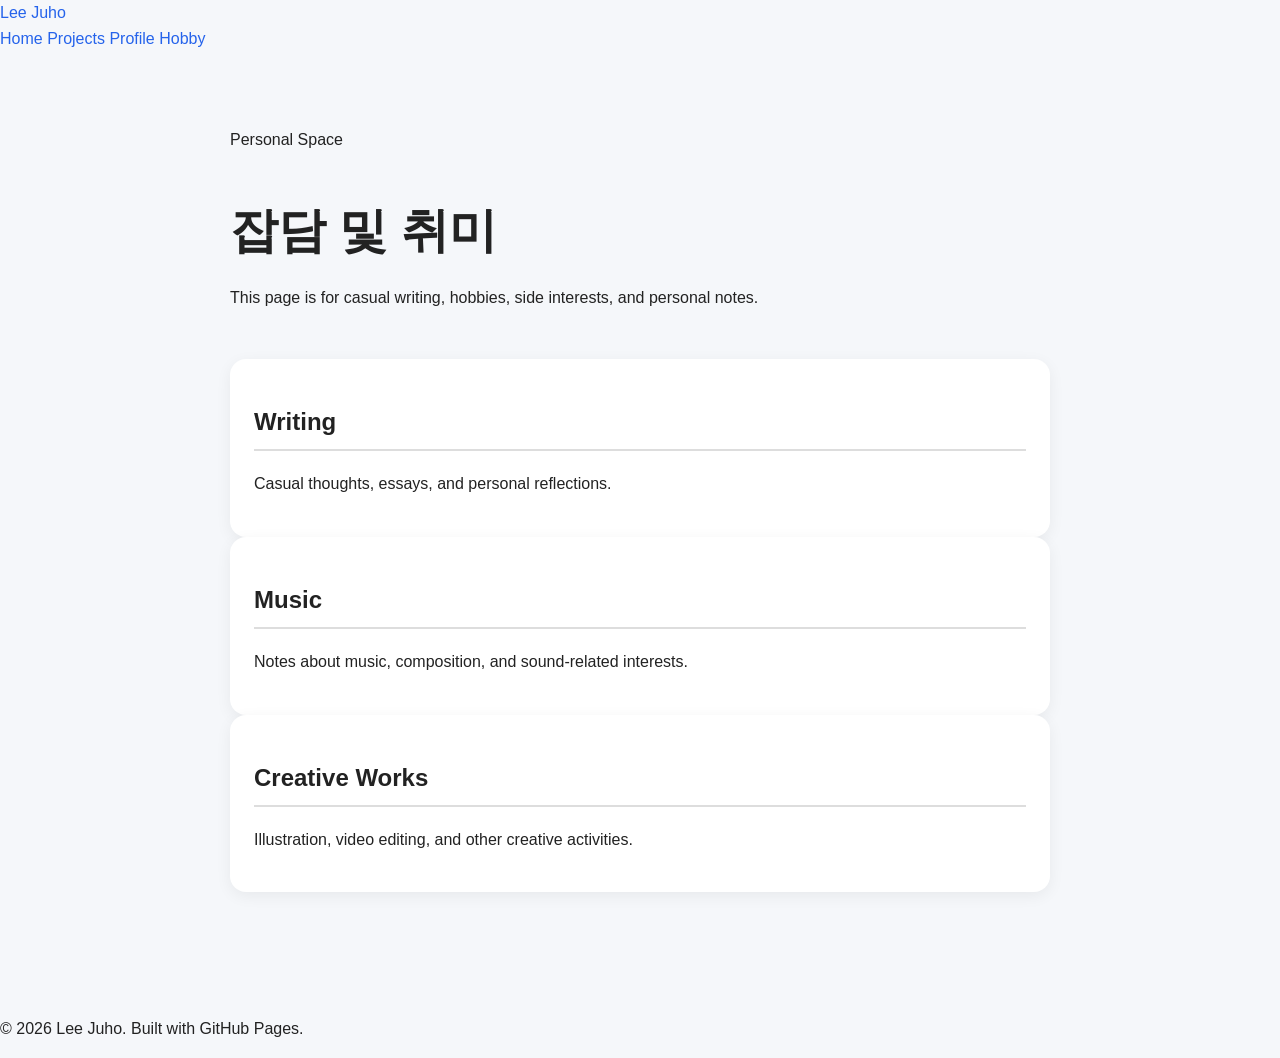
==== hobby.html @ 507a42ca "Create hobby.html" ====
<!DOCTYPE html>
<html lang="ko">
<head>
  <meta charset="UTF-8" />
  <meta name="viewport" content="width=device-width, initial-scale=1.0" />
  <title>Lee Juho | Hobby</title>
  <link rel="stylesheet" href="style.css" />
</head>
<body>
  <header class="site-header">
    <div class="nav-container">
      <a class="logo" href="index.html">Lee Juho</a>
      <nav class="nav-menu">
        <a href="index.html">Home</a>
        <a href="projects.html">Projects</a>
        <a href="profile.html">Profile</a>
        <a href="hobby.html" class="active">Hobby</a>
      </nav>
    </div>
  </header>

  <main class="container">
    <section class="page-title">
      <p class="eyebrow">Personal Space</p>
      <h1>잡담 및 취미</h1>
      <p>
        This page is for casual writing, hobbies, side interests, and personal notes.
      </p>
    </section>

    <section class="grid-section">
      <article class="card">
        <h2>Writing</h2>
        <p>Casual thoughts, essays, and personal reflections.</p>
      </article>

      <article class="card">
        <h2>Music</h2>
        <p>Notes about music, composition, and sound-related interests.</p>
      </article>

      <article class="card">
        <h2>Creative Works</h2>
        <p>Illustration, video editing, and other creative activities.</p>
      </article>
    </section>
  </main>

  <footer class="site-footer">
    <p>© 2026 Lee Juho. Built with GitHub Pages.</p>
  </footer>
</body>
</html>
---- style.css ----
body {
  margin: 0;
  font-family: Arial, sans-serif;
  background: #f5f7fa;
  color: #222;
  line-height: 1.6;
}

.container {
  max-width: 820px;
  margin: 0 auto;
  padding: 60px 24px;
}

.hero {
  padding: 60px 0;
}

h1 {
  font-size: 48px;
  margin-bottom: 8px;
}

.subtitle {
  font-size: 20px;
  color: #555;
}

.description {
  font-size: 18px;
  margin-top: 24px;
}

section {
  margin-bottom: 48px;
}

h2 {
  border-bottom: 2px solid #ddd;
  padding-bottom: 8px;
}

.card {
  background: white;
  padding: 24px;
  border-radius: 16px;
  box-shadow: 0 4px 16px rgba(0, 0, 0, 0.06);
}

a {
  color: #2563eb;
  text-decoration: none;
}

a:hover {
  text-decoration: underline;
}
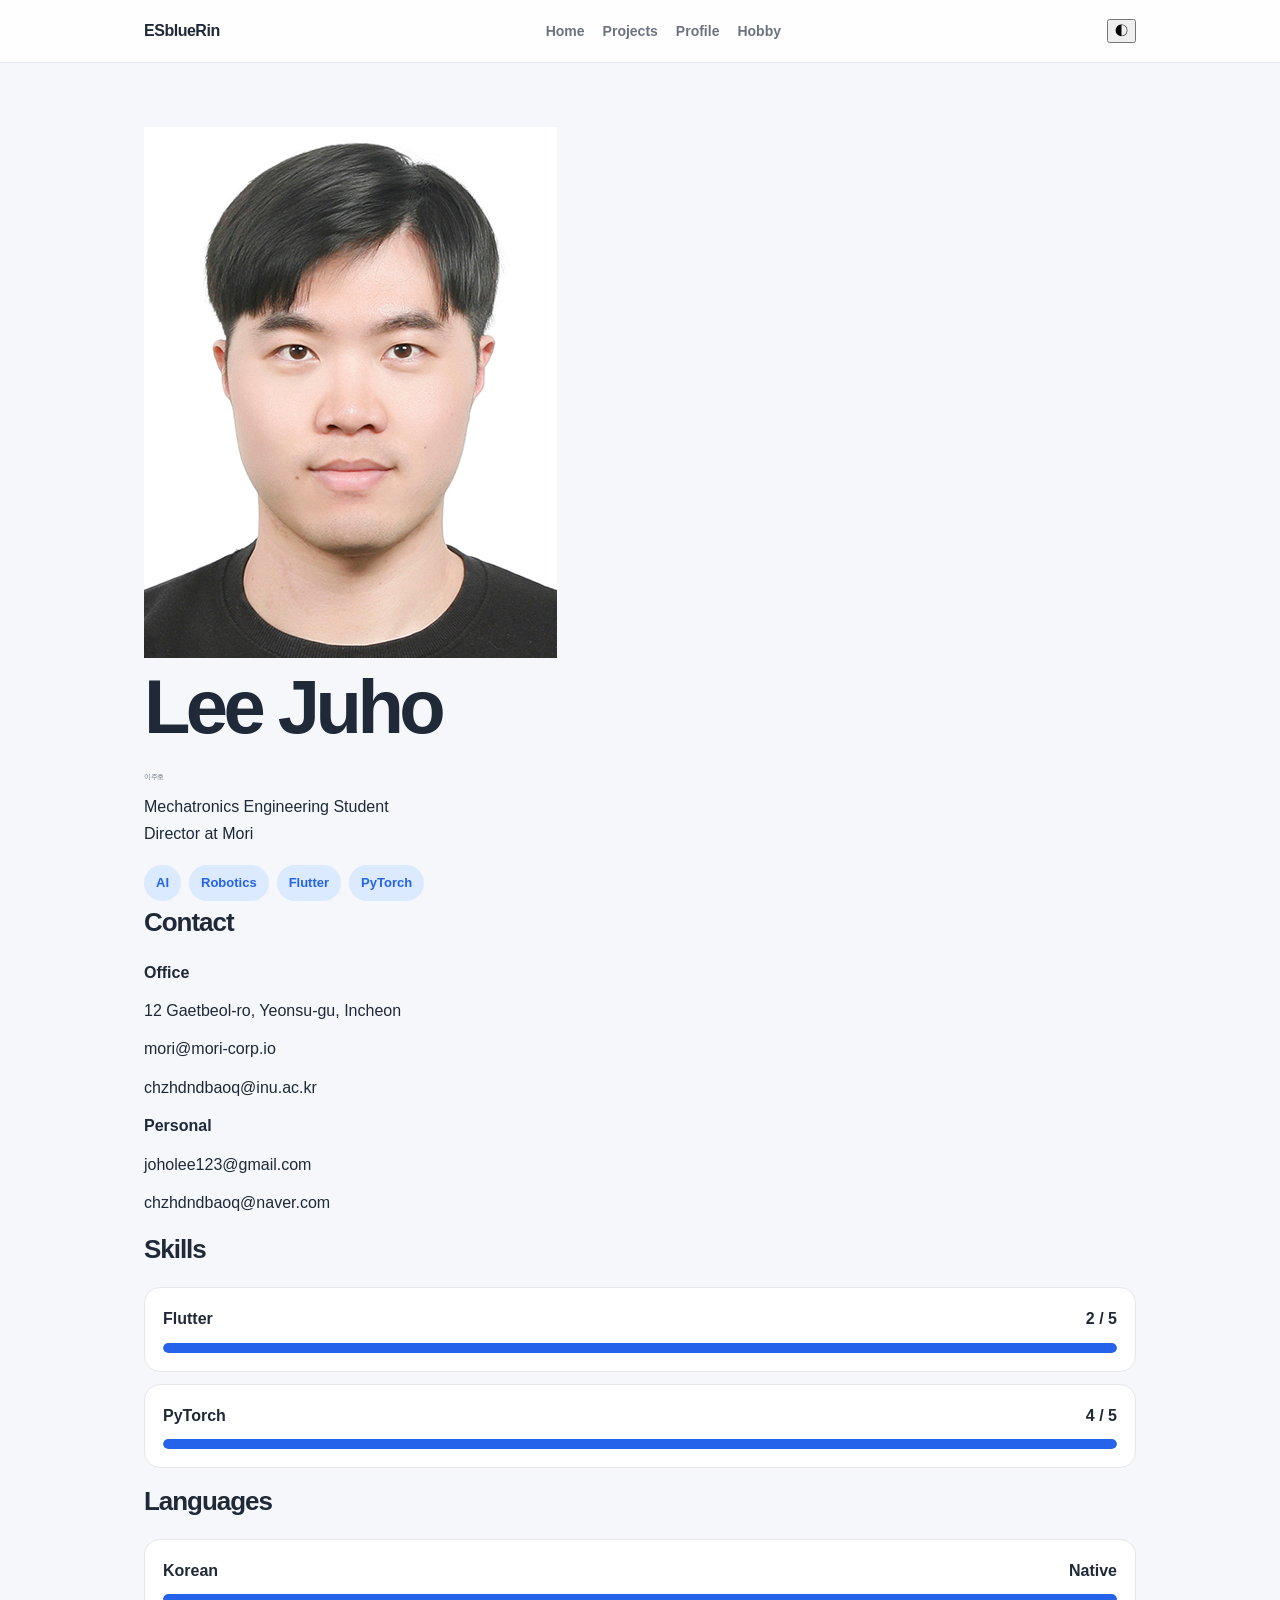
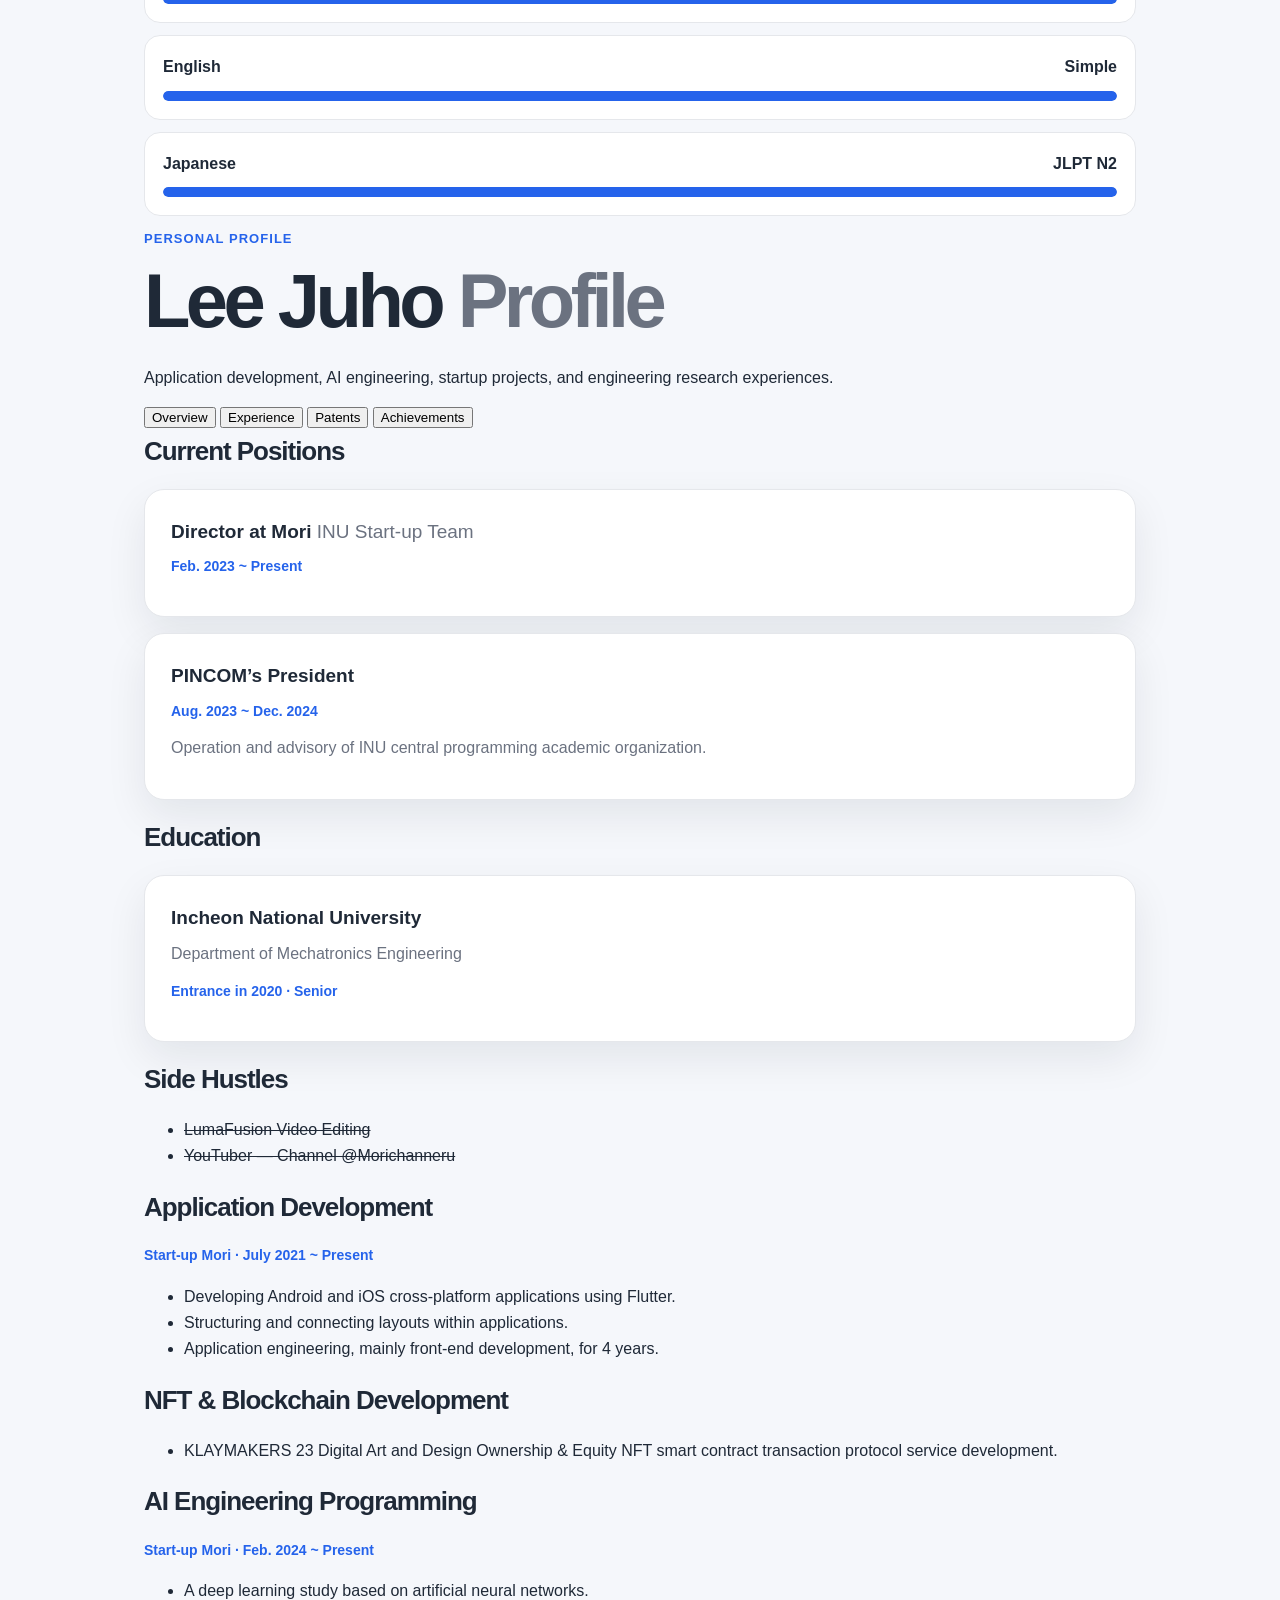
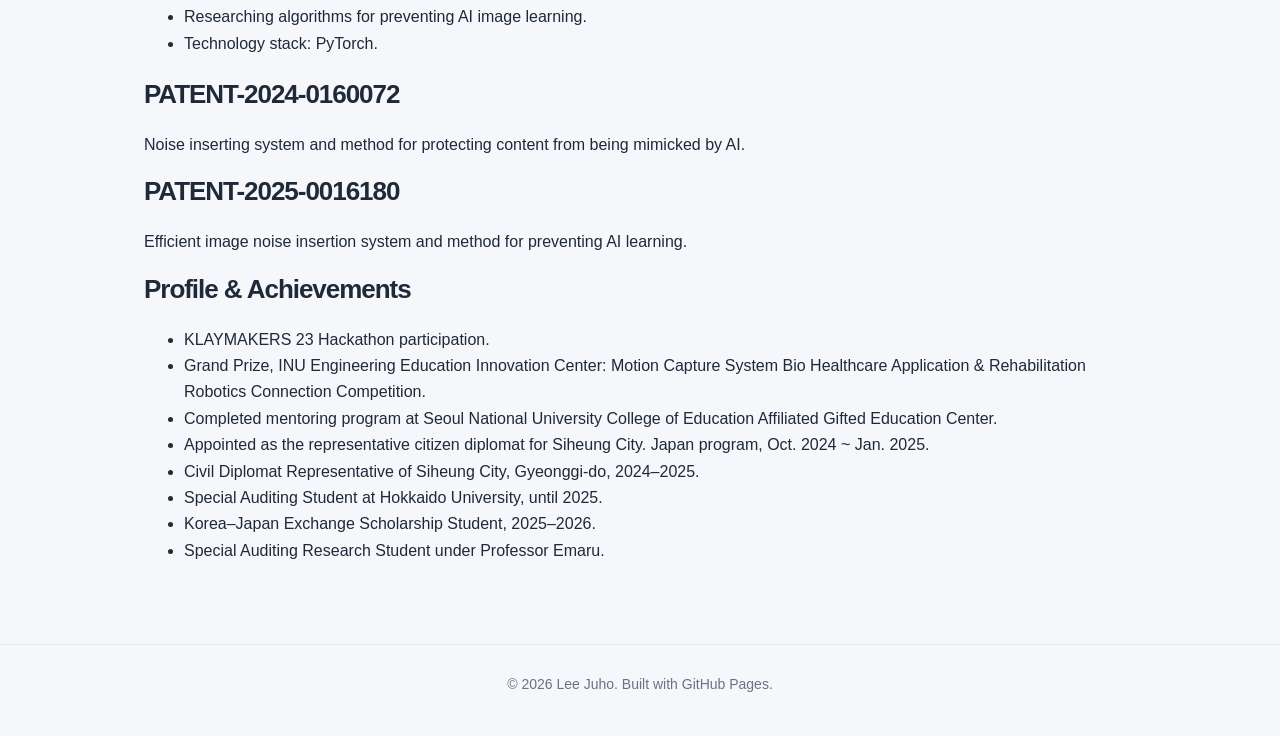
==== commit 7b19ab59: "Update hobby.html" ====
--- a/hobby.html
+++ b/hobby.html
@@ -3,51 +3,254 @@
 <head>
   <meta charset="UTF-8" />
   <meta name="viewport" content="width=device-width, initial-scale=1.0" />
-  <title>Lee Juho | Hobby</title>
+  <title>Lee Juho | Profile</title>
   <link rel="stylesheet" href="style.css" />
 </head>
 <body>
+  <div class="cursor-glow"></div>
+
   <header class="site-header">
     <div class="nav-container">
-      <a class="logo" href="index.html">Lee Juho</a>
+      <a class="logo" href="index.html">ESblueRin</a>
+
       <nav class="nav-menu">
-        <a href="index.html">Home</a>
-        <a href="projects.html">Projects</a>
-        <a href="profile.html">Profile</a>
-        <a href="hobby.html" class="active">Hobby</a>
+        <a class="nav-link" href="index.html">Home</a>
+        <a class="nav-link" href="projects.html">Projects</a>
+        <a class="nav-link" href="profile.html">Profile</a>
+        <a class="nav-link" href="hobby.html">Hobby</a>
       </nav>
+
+      <button class="theme-toggle" type="button" aria-label="Toggle theme">◐</button>
     </div>
   </header>
 
   <main class="container">
-    <section class="page-title">
-      <p class="eyebrow">Personal Space</p>
-      <h1>잡담 및 취미</h1>
-      <p>
-        This page is for casual writing, hobbies, side interests, and personal notes.
-      </p>
-    </section>
-
-    <section class="grid-section">
-      <article class="card">
-        <h2>Writing</h2>
-        <p>Casual thoughts, essays, and personal reflections.</p>
-      </article>
-
-      <article class="card">
-        <h2>Music</h2>
-        <p>Notes about music, composition, and sound-related interests.</p>
-      </article>
-
-      <article class="card">
-        <h2>Creative Works</h2>
-        <p>Illustration, video editing, and other creative activities.</p>
-      </article>
+    <section class="profile-layout">
+      <aside class="profile-sidebar reveal">
+        <div class="profile-card-main">
+          <img src="profile.jpg" alt="Lee Juho profile photo" class="profile-photo-large" />
+
+          <h1>Lee Juho</h1>
+          <p class="kor-name">이주호</p>
+          <p class="profile-role">
+            Mechatronics Engineering Student<br />
+            Director at Mori
+          </p>
+
+          <div class="tag-list center">
+            <span>AI</span>
+            <span>Robotics</span>
+            <span>Flutter</span>
+            <span>PyTorch</span>
+          </div>
+        </div>
+
+        <div class="mini-card">
+          <h2>Contact</h2>
+          <p><strong>Office</strong></p>
+          <p>12 Gaetbeol-ro, Yeonsu-gu, Incheon</p>
+          <p>mori@mori-corp.io</p>
+          <p>chzhdndbaoq@inu.ac.kr</p>
+
+          <p class="contact-gap"><strong>Personal</strong></p>
+          <p>joholee123@gmail.com</p>
+          <p>chzhdndbaoq@naver.com</p>
+        </div>
+
+        <div class="mini-card">
+          <h2>Skills</h2>
+
+          <div class="skill-item" data-level="40">
+            <div class="skill-title">
+              <span>Flutter</span>
+              <span>2 / 5</span>
+            </div>
+            <div class="skill-bar"><div class="skill-fill"></div></div>
+          </div>
+
+          <div class="skill-item" data-level="80">
+            <div class="skill-title">
+              <span>PyTorch</span>
+              <span>4 / 5</span>
+            </div>
+            <div class="skill-bar"><div class="skill-fill"></div></div>
+          </div>
+        </div>
+
+        <div class="mini-card">
+          <h2>Languages</h2>
+
+          <div class="skill-item" data-level="100">
+            <div class="skill-title">
+              <span>Korean</span>
+              <span>Native</span>
+            </div>
+            <div class="skill-bar"><div class="skill-fill"></div></div>
+          </div>
+
+          <div class="skill-item" data-level="60">
+            <div class="skill-title">
+              <span>English</span>
+              <span>Simple</span>
+            </div>
+            <div class="skill-bar"><div class="skill-fill"></div></div>
+          </div>
+
+          <div class="skill-item" data-level="60">
+            <div class="skill-title">
+              <span>Japanese</span>
+              <span>JLPT N2</span>
+            </div>
+            <div class="skill-bar"><div class="skill-fill"></div></div>
+          </div>
+        </div>
+      </aside>
+
+      <section class="profile-main reveal">
+        <div class="page-intro">
+          <p class="eyebrow">Personal Profile</p>
+          <h1 class="page-heading">Lee Juho <span>Profile</span></h1>
+          <p>
+            Application development, AI engineering, startup projects, and
+            engineering research experiences.
+          </p>
+        </div>
+
+        <div class="tab-buttons">
+          <button class="tab-button active" data-tab="overview">Overview</button>
+          <button class="tab-button" data-tab="experience">Experience</button>
+          <button class="tab-button" data-tab="patents">Patents</button>
+          <button class="tab-button" data-tab="achievements">Achievements</button>
+        </div>
+
+        <div class="tab-panel active" id="overview">
+          <article class="content-card">
+            <h2>Current Positions</h2>
+
+            <div class="timeline-item">
+              <span class="timeline-dot"></span>
+              <div>
+                <h3>Director at Mori <span>INU Start-up Team</span></h3>
+                <p class="date">Feb. 2023 ~ Present</p>
+              </div>
+            </div>
+
+            <div class="timeline-item">
+              <span class="timeline-dot"></span>
+              <div>
+                <h3>PINCOM’s President</h3>
+                <p class="date">Aug. 2023 ~ Dec. 2024</p>
+                <p>
+                  Operation and advisory of INU central programming academic organization.
+                </p>
+              </div>
+            </div>
+          </article>
+
+          <article class="content-card">
+            <h2>Education</h2>
+
+            <div class="timeline-item">
+              <span class="timeline-dot"></span>
+              <div>
+                <h3>Incheon National University</h3>
+                <p>Department of Mechatronics Engineering</p>
+                <p class="date">Entrance in 2020 · Senior</p>
+              </div>
+            </div>
+          </article>
+
+          <article class="content-card">
+            <h2>Side Hustles</h2>
+            <ul class="clean-list">
+              <li><del>LumaFusion Video Editing</del></li>
+              <li><del>YouTuber — Channel @Morichanneru</del></li>
+            </ul>
+          </article>
+        </div>
+
+        <div class="tab-panel" id="experience">
+          <article class="content-card">
+            <h2>Application Development</h2>
+            <p class="date">Start-up Mori · July 2021 ~ Present</p>
+            <ul class="clean-list">
+              <li>Developing Android and iOS cross-platform applications using Flutter.</li>
+              <li>Structuring and connecting layouts within applications.</li>
+              <li>Application engineering, mainly front-end development, for 4 years.</li>
+            </ul>
+          </article>
+
+          <article class="content-card">
+            <h2>NFT & Blockchain Development</h2>
+            <ul class="clean-list">
+              <li>
+                KLAYMAKERS 23 Digital Art and Design Ownership & Equity NFT
+                smart contract transaction protocol service development.
+              </li>
+            </ul>
+          </article>
+
+          <article class="content-card">
+            <h2>AI Engineering Programming</h2>
+            <p class="date">Start-up Mori · Feb. 2024 ~ Present</p>
+            <ul class="clean-list">
+              <li>A deep learning study based on artificial neural networks.</li>
+              <li>Researching algorithms for preventing AI image learning.</li>
+              <li>Technology stack: PyTorch.</li>
+            </ul>
+          </article>
+        </div>
+
+        <div class="tab-panel" id="patents">
+          <article class="content-card patent-highlight">
+            <h2>PATENT-2024-0160072</h2>
+            <p>
+              Noise inserting system and method for protecting content from being
+              mimicked by AI.
+            </p>
+          </article>
+
+          <article class="content-card patent-highlight">
+            <h2>PATENT-2025-0016180</h2>
+            <p>
+              Efficient image noise insertion system and method for preventing AI learning.
+            </p>
+          </article>
+        </div>
+
+        <div class="tab-panel" id="achievements">
+          <article class="content-card">
+            <h2>Profile & Achievements</h2>
+            <ul class="clean-list">
+              <li>KLAYMAKERS 23 Hackathon participation.</li>
+              <li>
+                Grand Prize, INU Engineering Education Innovation Center:
+                Motion Capture System Bio Healthcare Application & Rehabilitation
+                Robotics Connection Competition.
+              </li>
+              <li>
+                Completed mentoring program at Seoul National University College of
+                Education Affiliated Gifted Education Center.
+              </li>
+              <li>
+                Appointed as the representative citizen diplomat for Siheung City.
+                Japan program, Oct. 2024 ~ Jan. 2025.
+              </li>
+              <li>Civil Diplomat Representative of Siheung City, Gyeonggi-do, 2024–2025.</li>
+              <li>Special Auditing Student at Hokkaido University, until 2025.</li>
+              <li>Korea–Japan Exchange Scholarship Student, 2025–2026.</li>
+              <li>Special Auditing Research Student under Professor Emaru.</li>
+            </ul>
+          </article>
+        </div>
+      </section>
     </section>
   </main>
 
   <footer class="site-footer">
     <p>© 2026 Lee Juho. Built with GitHub Pages.</p>
   </footer>
+
+  <script src="script.js"></script>
 </body>
 </html>
--- a/style.css
+++ b/style.css
@@ -1,57 +1,361 @@
+:root {
+  --bg: #f5f7fb;
+  --card: #ffffff;
+  --text: #1f2937;
+  --muted: #6b7280;
+  --line: #e5e7eb;
+  --accent: #2563eb;
+  --accent-soft: #dbeafe;
+  --shadow: 0 16px 40px rgba(15, 23, 42, 0.08);
+  --radius: 20px;
+}
+
+* {
+  box-sizing: border-box;
+}
+
 body {
   margin: 0;
-  font-family: Arial, sans-serif;
-  background: #f5f7fa;
-  color: #222;
-  line-height: 1.6;
-}
-
-.container {
-  max-width: 820px;
-  margin: 0 auto;
-  padding: 60px 24px;
-}
-
-.hero {
-  padding: 60px 0;
-}
-
-h1 {
-  font-size: 48px;
-  margin-bottom: 8px;
-}
-
-.subtitle {
-  font-size: 20px;
-  color: #555;
-}
-
-.description {
-  font-size: 18px;
-  margin-top: 24px;
-}
-
-section {
-  margin-bottom: 48px;
-}
-
-h2 {
-  border-bottom: 2px solid #ddd;
-  padding-bottom: 8px;
-}
-
-.card {
-  background: white;
-  padding: 24px;
-  border-radius: 16px;
-  box-shadow: 0 4px 16px rgba(0, 0, 0, 0.06);
+  font-family: Arial, "Noto Sans KR", sans-serif;
+  background: var(--bg);
+  color: var(--text);
+  line-height: 1.65;
 }
 
 a {
-  color: #2563eb;
+  color: var(--accent);
   text-decoration: none;
 }
 
 a:hover {
   text-decoration: underline;
 }
+
+.site-header {
+  position: sticky;
+  top: 0;
+  z-index: 10;
+  background: rgba(255, 255, 255, 0.85);
+  backdrop-filter: blur(16px);
+  border-bottom: 1px solid var(--line);
+}
+
+.nav-container {
+  max-width: 1040px;
+  margin: 0 auto;
+  padding: 18px 24px;
+  display: flex;
+  justify-content: space-between;
+  align-items: center;
+}
+
+.logo {
+  font-weight: 800;
+  color: var(--text);
+  letter-spacing: -0.03em;
+}
+
+.nav-menu {
+  display: flex;
+  gap: 18px;
+  flex-wrap: wrap;
+}
+
+.nav-menu a {
+  color: var(--muted);
+  font-size: 14px;
+  font-weight: 600;
+}
+
+.nav-menu a.active,
+.nav-menu a:hover {
+  color: var(--accent);
+  text-decoration: none;
+}
+
+.container {
+  max-width: 1040px;
+  margin: 0 auto;
+  padding: 64px 24px;
+}
+
+.hero {
+  padding: 80px 0;
+}
+
+.eyebrow {
+  color: var(--accent);
+  font-weight: 800;
+  text-transform: uppercase;
+  letter-spacing: 0.08em;
+  font-size: 13px;
+  margin-bottom: 12px;
+}
+
+h1 {
+  font-size: clamp(40px, 7vw, 76px);
+  line-height: 1.05;
+  margin: 0 0 24px;
+  letter-spacing: -0.06em;
+}
+
+h1 span {
+  color: var(--muted);
+}
+
+h2 {
+  font-size: 26px;
+  margin: 0 0 16px;
+  letter-spacing: -0.04em;
+}
+
+h3 {
+  margin: 0 0 8px;
+  font-size: 19px;
+}
+
+p {
+  margin: 0 0 12px;
+}
+
+.hero-text {
+  max-width: 720px;
+  color: var(--muted);
+  font-size: 20px;
+}
+
+.hero-buttons {
+  display: flex;
+  gap: 12px;
+  margin-top: 32px;
+  flex-wrap: wrap;
+}
+
+.button {
+  display: inline-block;
+  padding: 12px 18px;
+  border-radius: 999px;
+  font-weight: 700;
+  border: 1px solid var(--line);
+}
+
+.button.primary {
+  background: var(--accent);
+  color: white;
+  border-color: var(--accent);
+}
+
+.button.secondary {
+  background: white;
+  color: var(--text);
+}
+
+.grid-section {
+  display: grid;
+  grid-template-columns: repeat(3, 1fr);
+  gap: 18px;
+}
+
+.card,
+.project-card,
+.contact-card,
+.patent-card,
+.timeline-item {
+  background: var(--card);
+  border: 1px solid var(--line);
+  border-radius: var(--radius);
+  box-shadow: var(--shadow);
+  padding: 26px;
+}
+
+.card p,
+.project-card p,
+.timeline-item p,
+.contact-card p,
+.patent-card p {
+  color: var(--muted);
+}
+
+.page-title {
+  margin-bottom: 36px;
+}
+
+.page-title h1 {
+  margin-bottom: 16px;
+}
+
+.profile-header {
+  display: grid;
+  grid-template-columns: 220px 1fr;
+  gap: 36px;
+  align-items: center;
+  margin-bottom: 56px;
+}
+
+.profile-photo {
+  width: 220px;
+  height: 220px;
+  object-fit: cover;
+  border-radius: 50%;
+  border: 8px solid white;
+  box-shadow: var(--shadow);
+  background: var(--line);
+}
+
+.kor-name {
+  font-size: 0.45em;
+  color: var(--muted);
+  letter-spacing: -0.04em;
+}
+
+.profile-subtitle {
+  color: var(--muted);
+  font-size: 18px;
+  max-width: 720px;
+}
+
+.tag-list {
+  display: flex;
+  gap: 8px;
+  flex-wrap: wrap;
+  margin-top: 18px;
+}
+
+.tag-list span {
+  background: var(--accent-soft);
+  color: var(--accent);
+  border-radius: 999px;
+  padding: 7px 12px;
+  font-size: 13px;
+  font-weight: 700;
+}
+
+.content-section {
+  margin-bottom: 48px;
+}
+
+.content-section > h2 {
+  padding-bottom: 10px;
+  border-bottom: 1px solid var(--line);
+  margin-bottom: 18px;
+}
+
+.timeline-item {
+  margin-bottom: 16px;
+}
+
+.timeline-item h3 span {
+  color: var(--muted);
+  font-weight: 500;
+}
+
+.date {
+  color: var(--accent) !important;
+  font-weight: 700;
+  font-size: 14px;
+}
+
+.contact-grid {
+  display: grid;
+  grid-template-columns: repeat(2, 1fr);
+  gap: 18px;
+}
+
+.small-note {
+  font-size: 13px;
+  color: #9ca3af !important;
+}
+
+.skill-item {
+  background: var(--card);
+  border: 1px solid var(--line);
+  border-radius: 16px;
+  padding: 18px;
+  margin-bottom: 12px;
+}
+
+.skill-title {
+  display: flex;
+  justify-content: space-between;
+  gap: 16px;
+  margin-bottom: 10px;
+  font-weight: 700;
+}
+
+.skill-title em {
+  display: block;
+  color: var(--muted);
+  font-style: normal;
+  font-weight: 500;
+  font-size: 13px;
+}
+
+.skill-bar {
+  width: 100%;
+  height: 10px;
+  border-radius: 999px;
+  background: #e5e7eb;
+  overflow: hidden;
+}
+
+.skill-bar div {
+  height: 100%;
+  background: var(--accent);
+  border-radius: 999px;
+}
+
+.simple-list {
+  background: var(--card);
+  border: 1px solid var(--line);
+  border-radius: var(--radius);
+  box-shadow: var(--shadow);
+  padding: 24px 30px;
+}
+
+.simple-list li {
+  margin-bottom: 10px;
+}
+
+.project-list {
+  display: grid;
+  gap: 18px;
+}
+
+.patent-card {
+  margin-bottom: 16px;
+}
+
+.site-footer {
+  border-top: 1px solid var(--line);
+  text-align: center;
+  color: var(--muted);
+  padding: 28px 24px;
+  font-size: 14px;
+}
+
+@media (max-width: 760px) {
+  .nav-container {
+    align-items: flex-start;
+    flex-direction: column;
+    gap: 12px;
+  }
+
+  .grid-section,
+  .contact-grid,
+  .profile-header {
+    grid-template-columns: 1fr;
+  }
+
+  .profile-photo {
+    width: 180px;
+    height: 180px;
+  }
+
+  .container {
+    padding: 42px 20px;
+  }
+
+  .hero {
+    padding: 48px 0;
+  }
+}
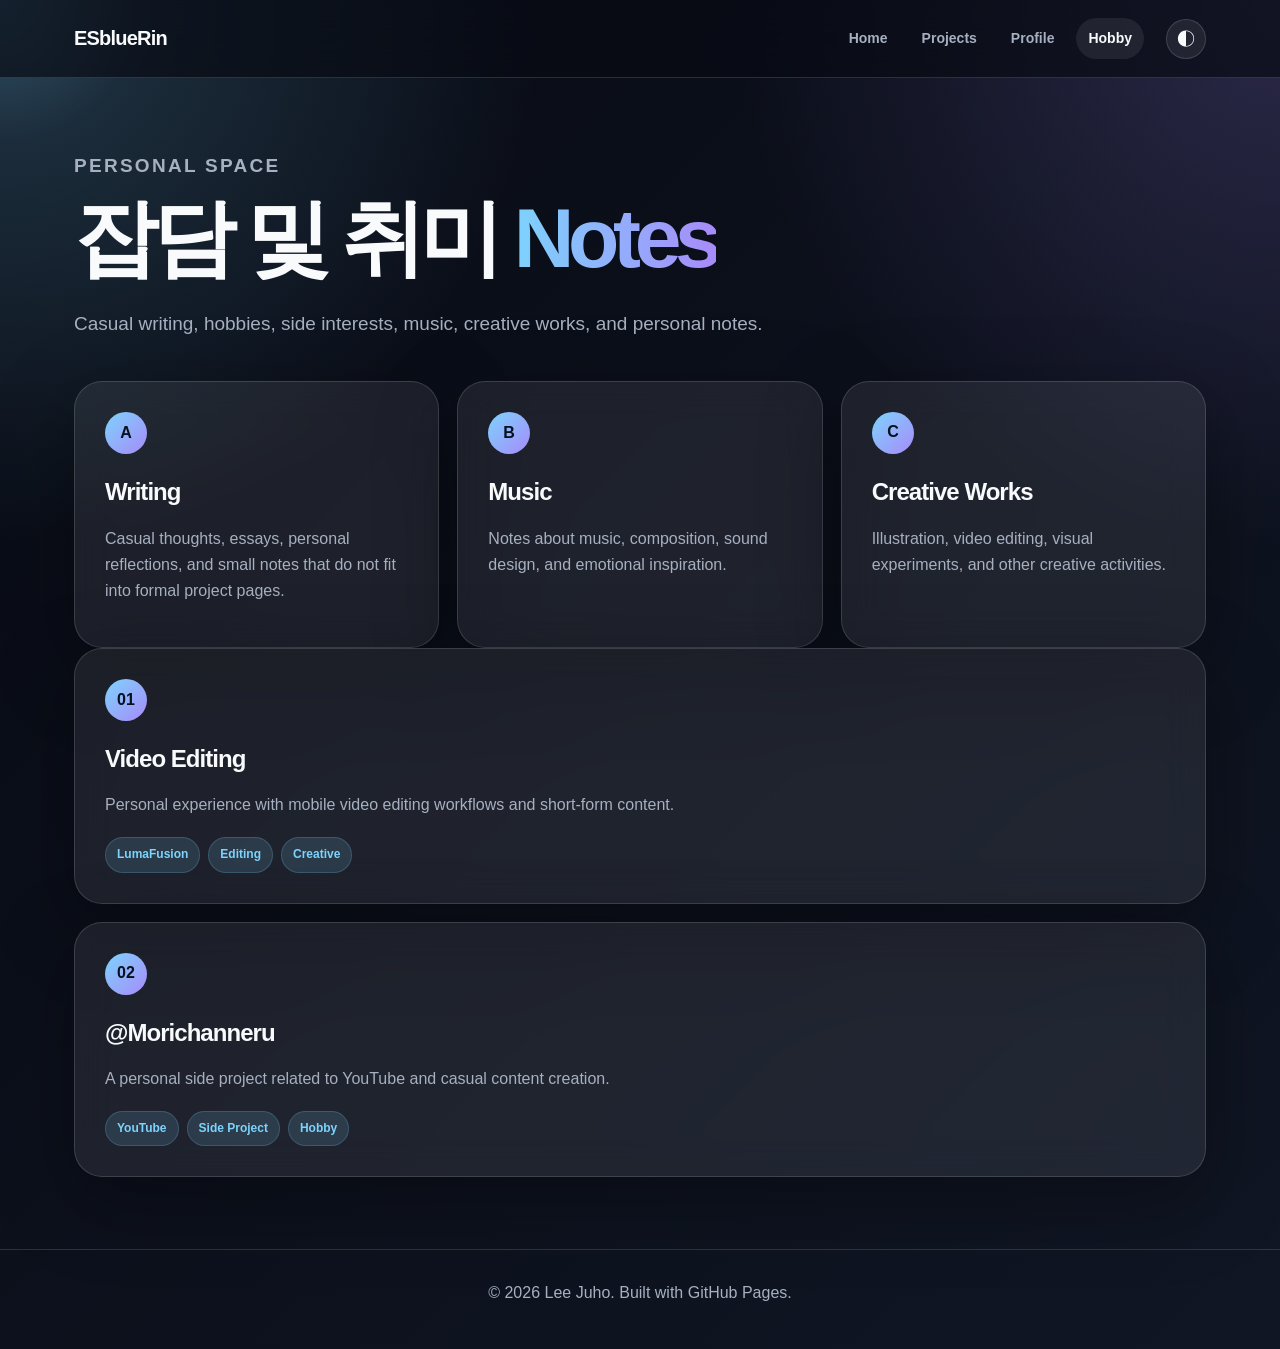
==== commit 8cf275bc: "Update hobby.html" ====
--- a/hobby.html
+++ b/hobby.html
@@ -3,9 +3,12 @@
 <head>
   <meta charset="UTF-8" />
   <meta name="viewport" content="width=device-width, initial-scale=1.0" />
-  <title>Lee Juho | Profile</title>
+
+  <title>Lee Juho | Hobby</title>
+
   <link rel="stylesheet" href="style.css" />
 </head>
+
 <body>
   <div class="cursor-glow"></div>
 
@@ -25,225 +28,69 @@
   </header>
 
   <main class="container">
-    <section class="profile-layout">
-      <aside class="profile-sidebar reveal">
-        <div class="profile-card-main">
-          <img src="profile.jpg" alt="Lee Juho profile photo" class="profile-photo-large" />
+    <section class="page-intro reveal">
+      <p class="eyebrow">Personal Space</p>
+      <h1 class="page-heading">잡담 및 취미 <span>Notes</span></h1>
+      <p>
+        Casual writing, hobbies, side interests, music, creative works, and personal notes.
+      </p>
+    </section>
 
-          <h1>Lee Juho</h1>
-          <p class="kor-name">이주호</p>
-          <p class="profile-role">
-            Mechatronics Engineering Student<br />
-            Director at Mori
-          </p>
+    <section class="quick-grid">
+      <article class="glass-card reveal">
+        <span class="card-number">A</span>
+        <h2>Writing</h2>
+        <p>
+          Casual thoughts, essays, personal reflections, and small notes that do not
+          fit into formal project pages.
+        </p>
+      </article>
 
-          <div class="tag-list center">
-            <span>AI</span>
-            <span>Robotics</span>
-            <span>Flutter</span>
-            <span>PyTorch</span>
-          </div>
+      <article class="glass-card reveal">
+        <span class="card-number">B</span>
+        <h2>Music</h2>
+        <p>
+          Notes about music, composition, sound design, and emotional inspiration.
+        </p>
+      </article>
+
+      <article class="glass-card reveal">
+        <span class="card-number">C</span>
+        <h2>Creative Works</h2>
+        <p>
+          Illustration, video editing, visual experiments, and other creative activities.
+        </p>
+      </article>
+    </section>
+
+    <section class="project-grid">
+      <article class="project-card reveal">
+        <div class="project-index">01</div>
+        <h2>Video Editing</h2>
+        <p>
+          Personal experience with mobile video editing workflows and short-form content.
+        </p>
+
+        <div class="tag-list">
+          <span>LumaFusion</span>
+          <span>Editing</span>
+          <span>Creative</span>
         </div>
+      </article>
 
-        <div class="mini-card">
-          <h2>Contact</h2>
-          <p><strong>Office</strong></p>
-          <p>12 Gaetbeol-ro, Yeonsu-gu, Incheon</p>
-          <p>mori@mori-corp.io</p>
-          <p>chzhdndbaoq@inu.ac.kr</p>
+      <article class="project-card reveal">
+        <div class="project-index">02</div>
+        <h2>@Morichanneru</h2>
+        <p>
+          A personal side project related to YouTube and casual content creation.
+        </p>
 
-          <p class="contact-gap"><strong>Personal</strong></p>
-          <p>joholee123@gmail.com</p>
-          <p>chzhdndbaoq@naver.com</p>
+        <div class="tag-list">
+          <span>YouTube</span>
+          <span>Side Project</span>
+          <span>Hobby</span>
         </div>
-
-        <div class="mini-card">
-          <h2>Skills</h2>
-
-          <div class="skill-item" data-level="40">
-            <div class="skill-title">
-              <span>Flutter</span>
-              <span>2 / 5</span>
-            </div>
-            <div class="skill-bar"><div class="skill-fill"></div></div>
-          </div>
-
-          <div class="skill-item" data-level="80">
-            <div class="skill-title">
-              <span>PyTorch</span>
-              <span>4 / 5</span>
-            </div>
-            <div class="skill-bar"><div class="skill-fill"></div></div>
-          </div>
-        </div>
-
-        <div class="mini-card">
-          <h2>Languages</h2>
-
-          <div class="skill-item" data-level="100">
-            <div class="skill-title">
-              <span>Korean</span>
-              <span>Native</span>
-            </div>
-            <div class="skill-bar"><div class="skill-fill"></div></div>
-          </div>
-
-          <div class="skill-item" data-level="60">
-            <div class="skill-title">
-              <span>English</span>
-              <span>Simple</span>
-            </div>
-            <div class="skill-bar"><div class="skill-fill"></div></div>
-          </div>
-
-          <div class="skill-item" data-level="60">
-            <div class="skill-title">
-              <span>Japanese</span>
-              <span>JLPT N2</span>
-            </div>
-            <div class="skill-bar"><div class="skill-fill"></div></div>
-          </div>
-        </div>
-      </aside>
-
-      <section class="profile-main reveal">
-        <div class="page-intro">
-          <p class="eyebrow">Personal Profile</p>
-          <h1 class="page-heading">Lee Juho <span>Profile</span></h1>
-          <p>
-            Application development, AI engineering, startup projects, and
-            engineering research experiences.
-          </p>
-        </div>
-
-        <div class="tab-buttons">
-          <button class="tab-button active" data-tab="overview">Overview</button>
-          <button class="tab-button" data-tab="experience">Experience</button>
-          <button class="tab-button" data-tab="patents">Patents</button>
-          <button class="tab-button" data-tab="achievements">Achievements</button>
-        </div>
-
-        <div class="tab-panel active" id="overview">
-          <article class="content-card">
-            <h2>Current Positions</h2>
-
-            <div class="timeline-item">
-              <span class="timeline-dot"></span>
-              <div>
-                <h3>Director at Mori <span>INU Start-up Team</span></h3>
-                <p class="date">Feb. 2023 ~ Present</p>
-              </div>
-            </div>
-
-            <div class="timeline-item">
-              <span class="timeline-dot"></span>
-              <div>
-                <h3>PINCOM’s President</h3>
-                <p class="date">Aug. 2023 ~ Dec. 2024</p>
-                <p>
-                  Operation and advisory of INU central programming academic organization.
-                </p>
-              </div>
-            </div>
-          </article>
-
-          <article class="content-card">
-            <h2>Education</h2>
-
-            <div class="timeline-item">
-              <span class="timeline-dot"></span>
-              <div>
-                <h3>Incheon National University</h3>
-                <p>Department of Mechatronics Engineering</p>
-                <p class="date">Entrance in 2020 · Senior</p>
-              </div>
-            </div>
-          </article>
-
-          <article class="content-card">
-            <h2>Side Hustles</h2>
-            <ul class="clean-list">
-              <li><del>LumaFusion Video Editing</del></li>
-              <li><del>YouTuber — Channel @Morichanneru</del></li>
-            </ul>
-          </article>
-        </div>
-
-        <div class="tab-panel" id="experience">
-          <article class="content-card">
-            <h2>Application Development</h2>
-            <p class="date">Start-up Mori · July 2021 ~ Present</p>
-            <ul class="clean-list">
-              <li>Developing Android and iOS cross-platform applications using Flutter.</li>
-              <li>Structuring and connecting layouts within applications.</li>
-              <li>Application engineering, mainly front-end development, for 4 years.</li>
-            </ul>
-          </article>
-
-          <article class="content-card">
-            <h2>NFT & Blockchain Development</h2>
-            <ul class="clean-list">
-              <li>
-                KLAYMAKERS 23 Digital Art and Design Ownership & Equity NFT
-                smart contract transaction protocol service development.
-              </li>
-            </ul>
-          </article>
-
-          <article class="content-card">
-            <h2>AI Engineering Programming</h2>
-            <p class="date">Start-up Mori · Feb. 2024 ~ Present</p>
-            <ul class="clean-list">
-              <li>A deep learning study based on artificial neural networks.</li>
-              <li>Researching algorithms for preventing AI image learning.</li>
-              <li>Technology stack: PyTorch.</li>
-            </ul>
-          </article>
-        </div>
-
-        <div class="tab-panel" id="patents">
-          <article class="content-card patent-highlight">
-            <h2>PATENT-2024-0160072</h2>
-            <p>
-              Noise inserting system and method for protecting content from being
-              mimicked by AI.
-            </p>
-          </article>
-
-          <article class="content-card patent-highlight">
-            <h2>PATENT-2025-0016180</h2>
-            <p>
-              Efficient image noise insertion system and method for preventing AI learning.
-            </p>
-          </article>
-        </div>
-
-        <div class="tab-panel" id="achievements">
-          <article class="content-card">
-            <h2>Profile & Achievements</h2>
-            <ul class="clean-list">
-              <li>KLAYMAKERS 23 Hackathon participation.</li>
-              <li>
-                Grand Prize, INU Engineering Education Innovation Center:
-                Motion Capture System Bio Healthcare Application & Rehabilitation
-                Robotics Connection Competition.
-              </li>
-              <li>
-                Completed mentoring program at Seoul National University College of
-                Education Affiliated Gifted Education Center.
-              </li>
-              <li>
-                Appointed as the representative citizen diplomat for Siheung City.
-                Japan program, Oct. 2024 ~ Jan. 2025.
-              </li>
-              <li>Civil Diplomat Representative of Siheung City, Gyeonggi-do, 2024–2025.</li>
-              <li>Special Auditing Student at Hokkaido University, until 2025.</li>
-              <li>Korea–Japan Exchange Scholarship Student, 2025–2026.</li>
-              <li>Special Auditing Research Student under Professor Emaru.</li>
-            </ul>
-          </article>
-        </div>
-      </section>
+      </article>
     </section>
   </main>
 
--- a/style.css
+++ b/style.css
@@ -1,25 +1,51 @@
 :root {
-  --bg: #f5f7fb;
-  --card: #ffffff;
-  --text: #1f2937;
-  --muted: #6b7280;
-  --line: #e5e7eb;
+  --bg: #080b14;
+  --bg-2: #101624;
+  --card: rgba(255, 255, 255, 0.08);
+  --card-strong: rgba(255, 255, 255, 0.12);
+  --text: #f8fafc;
+  --muted: #a7b0c0;
+  --line: rgba(255, 255, 255, 0.14);
+  --accent: #7dd3fc;
+  --accent-2: #a78bfa;
+  --accent-3: #60a5fa;
+  --shadow: 0 24px 80px rgba(0, 0, 0, 0.35);
+  --radius: 28px;
+}
+
+body[data-theme="light"] {
+  --bg: #f4f7fb;
+  --bg-2: #ffffff;
+  --card: rgba(255, 255, 255, 0.75);
+  --card-strong: rgba(255, 255, 255, 0.95);
+  --text: #172033;
+  --muted: #667085;
+  --line: rgba(15, 23, 42, 0.12);
   --accent: #2563eb;
-  --accent-soft: #dbeafe;
-  --shadow: 0 16px 40px rgba(15, 23, 42, 0.08);
-  --radius: 20px;
+  --accent-2: #7c3aed;
+  --accent-3: #0891b2;
+  --shadow: 0 24px 80px rgba(15, 23, 42, 0.12);
 }
 
 * {
   box-sizing: border-box;
 }
 
+html {
+  scroll-behavior: smooth;
+}
+
 body {
   margin: 0;
-  font-family: Arial, "Noto Sans KR", sans-serif;
-  background: var(--bg);
+  font-family: Inter, Arial, "Noto Sans KR", sans-serif;
   color: var(--text);
   line-height: 1.65;
+  background:
+    radial-gradient(circle at top left, rgba(125, 211, 252, 0.22), transparent 34rem),
+    radial-gradient(circle at top right, rgba(167, 139, 250, 0.20), transparent 34rem),
+    linear-gradient(135deg, var(--bg), var(--bg-2));
+  min-height: 100vh;
+  overflow-x: hidden;
 }
 
 a {
@@ -31,187 +57,380 @@
   text-decoration: underline;
 }
 
+.cursor-glow {
+  position: fixed;
+  left: 0;
+  top: 0;
+  width: 320px;
+  height: 320px;
+  pointer-events: none;
+  border-radius: 50%;
+  background: radial-gradient(circle, rgba(125, 211, 252, 0.18), transparent 65%);
+  transform: translate(-50%, -50%);
+  z-index: -1;
+  transition: opacity 0.25s ease;
+}
+
 .site-header {
   position: sticky;
   top: 0;
-  z-index: 10;
-  background: rgba(255, 255, 255, 0.85);
-  backdrop-filter: blur(16px);
+  z-index: 20;
   border-bottom: 1px solid var(--line);
+  background: rgba(8, 11, 20, 0.68);
+  backdrop-filter: blur(20px);
+}
+
+body[data-theme="light"] .site-header {
+  background: rgba(255, 255, 255, 0.72);
 }
 
 .nav-container {
-  max-width: 1040px;
+  max-width: 1180px;
   margin: 0 auto;
   padding: 18px 24px;
   display: flex;
-  justify-content: space-between;
   align-items: center;
+  gap: 22px;
 }
 
 .logo {
-  font-weight: 800;
+  font-weight: 900;
   color: var(--text);
-  letter-spacing: -0.03em;
+  letter-spacing: -0.04em;
+  font-size: 20px;
+  margin-right: auto;
 }
 
 .nav-menu {
   display: flex;
-  gap: 18px;
+  gap: 10px;
   flex-wrap: wrap;
 }
 
-.nav-menu a {
+.nav-link {
   color: var(--muted);
   font-size: 14px;
-  font-weight: 600;
-}
-
-.nav-menu a.active,
-.nav-menu a:hover {
-  color: var(--accent);
+  font-weight: 800;
+  padding: 9px 12px;
+  border-radius: 999px;
+  transition: 0.25s ease;
+}
+
+.nav-link:hover,
+.nav-link.active {
+  color: var(--text);
+  background: var(--card);
   text-decoration: none;
 }
 
+.theme-toggle {
+  width: 40px;
+  height: 40px;
+  border: 1px solid var(--line);
+  border-radius: 50%;
+  background: var(--card);
+  color: var(--text);
+  cursor: pointer;
+  font-size: 18px;
+  transition: 0.25s ease;
+}
+
+.theme-toggle:hover {
+  transform: translateY(-2px);
+  background: var(--card-strong);
+}
+
 .container {
-  max-width: 1040px;
+  max-width: 1180px;
   margin: 0 auto;
-  padding: 64px 24px;
-}
-
-.hero {
-  padding: 80px 0;
+  padding: 72px 24px;
+}
+
+.hero-section {
+  min-height: calc(100vh - 77px);
+  display: flex;
+  align-items: center;
+}
+
+.hero-grid {
+  display: grid;
+  grid-template-columns: 1.08fr 0.92fr;
+  gap: 52px;
+  align-items: center;
 }
 
 .eyebrow {
   color: var(--accent);
-  font-weight: 800;
+  font-weight: 900;
   text-transform: uppercase;
-  letter-spacing: 0.08em;
+  letter-spacing: 0.12em;
   font-size: 13px;
-  margin-bottom: 12px;
-}
-
-h1 {
-  font-size: clamp(40px, 7vw, 76px);
-  line-height: 1.05;
-  margin: 0 0 24px;
-  letter-spacing: -0.06em;
-}
-
-h1 span {
-  color: var(--muted);
-}
-
-h2 {
-  font-size: 26px;
   margin: 0 0 16px;
-  letter-spacing: -0.04em;
-}
-
-h3 {
-  margin: 0 0 8px;
+}
+
+.headline,
+.page-heading {
+  font-size: clamp(44px, 8vw, 84px);
+  line-height: 0.98;
+  letter-spacing: -0.075em;
+  margin: 0 0 28px;
+}
+
+.headline span,
+.page-heading span {
+  background: linear-gradient(90deg, var(--accent), var(--accent-2));
+  -webkit-background-clip: text;
+  background-clip: text;
+  color: transparent;
+}
+
+.hero-text,
+.page-intro p {
+  color: var(--muted);
+  max-width: 760px;
   font-size: 19px;
-}
-
-p {
-  margin: 0 0 12px;
-}
-
-.hero-text {
-  max-width: 720px;
-  color: var(--muted);
-  font-size: 20px;
 }
 
 .hero-buttons {
   display: flex;
-  gap: 12px;
-  margin-top: 32px;
+  gap: 14px;
   flex-wrap: wrap;
+  margin-top: 34px;
 }
 
 .button {
-  display: inline-block;
-  padding: 12px 18px;
+  display: inline-flex;
+  align-items: center;
+  justify-content: center;
+  min-height: 48px;
+  padding: 0 20px;
   border-radius: 999px;
-  font-weight: 700;
+  font-weight: 900;
   border: 1px solid var(--line);
+  transition: 0.25s ease;
+}
+
+.button:hover {
+  transform: translateY(-3px);
+  text-decoration: none;
 }
 
 .button.primary {
-  background: var(--accent);
-  color: white;
-  border-color: var(--accent);
+  color: #06111f;
+  background: linear-gradient(135deg, var(--accent), var(--accent-2));
+  border: none;
 }
 
 .button.secondary {
-  background: white;
   color: var(--text);
-}
-
-.grid-section {
+  background: var(--card);
+}
+
+.hero-panel {
+  position: relative;
+  min-height: 520px;
+  border: 1px solid var(--line);
+  border-radius: 42px;
+  background:
+    linear-gradient(145deg, var(--card), rgba(255, 255, 255, 0.03)),
+    radial-gradient(circle at center, rgba(125, 211, 252, 0.14), transparent 22rem);
+  box-shadow: var(--shadow);
+  overflow: hidden;
+}
+
+.hero-panel::before {
+  content: "";
+  position: absolute;
+  inset: 24px;
+  border: 1px solid var(--line);
+  border-radius: 32px;
+}
+
+/* 대문 프로필 이미지: Apple-style rounded square */
+.profile-orbit {
+  position: absolute;
+  width: 290px;
+  height: 340px;
+  left: 50%;
+  top: 48%;
+  transform: translate(-50%, -50%);
+  border-radius: 42px;
+  padding: 10px;
+  background: linear-gradient(135deg, var(--accent), var(--accent-2));
+  animation: float 5s ease-in-out infinite;
+  box-shadow: 0 28px 80px rgba(0, 0, 0, 0.35);
+}
+
+.profile-orbit img {
+  width: 100%;
+  height: 100%;
+  object-fit: cover;
+  object-position: center;
+  border-radius: 34px;
+  border: 8px solid rgba(255, 255, 255, 0.88);
+}
+
+.floating-card {
+  position: absolute;
+  min-width: 190px;
+  padding: 16px 18px;
+  border: 1px solid var(--line);
+  border-radius: 20px;
+  background: rgba(8, 11, 20, 0.52);
+  backdrop-filter: blur(18px);
+  box-shadow: var(--shadow);
+}
+
+body[data-theme="light"] .floating-card {
+  background: rgba(255, 255, 255, 0.72);
+}
+
+.floating-card strong {
+  display: block;
+  color: var(--text);
+  font-size: 16px;
+}
+
+.floating-card span {
+  color: var(--muted);
+  font-size: 13px;
+}
+
+.card-one {
+  top: 70px;
+  left: 44px;
+}
+
+.card-two {
+  right: 34px;
+  top: 210px;
+}
+
+.card-three {
+  bottom: 54px;
+  left: 70px;
+}
+
+.quick-grid {
   display: grid;
   grid-template-columns: repeat(3, 1fr);
   gap: 18px;
 }
 
-.card,
+.glass-card,
 .project-card,
-.contact-card,
-.patent-card,
-.timeline-item {
-  background: var(--card);
+.content-card,
+.mini-card,
+.profile-card-main {
   border: 1px solid var(--line);
   border-radius: var(--radius);
+  background: var(--card);
   box-shadow: var(--shadow);
-  padding: 26px;
-}
-
-.card p,
+  backdrop-filter: blur(20px);
+}
+
+.glass-card {
+  padding: 30px;
+  transition: 0.25s ease;
+}
+
+.glass-card:hover,
+.project-card:hover,
+.content-card:hover {
+  transform: translateY(-6px);
+  background: var(--card-strong);
+}
+
+.card-number,
+.project-index {
+  display: inline-flex;
+  width: 42px;
+  height: 42px;
+  align-items: center;
+  justify-content: center;
+  border-radius: 50%;
+  color: #06111f;
+  background: linear-gradient(135deg, var(--accent), var(--accent-2));
+  font-weight: 900;
+  margin-bottom: 18px;
+}
+
+h1,
+h2,
+h3,
+p {
+  word-break: keep-all;
+}
+
+h2 {
+  margin: 0 0 14px;
+  letter-spacing: -0.04em;
+}
+
+h3 {
+  margin: 0 0 6px;
+  letter-spacing: -0.03em;
+}
+
+p {
+  margin: 0 0 12px;
+}
+
+.glass-card p,
 .project-card p,
-.timeline-item p,
-.contact-card p,
-.patent-card p {
-  color: var(--muted);
-}
-
-.page-title {
-  margin-bottom: 36px;
-}
-
-.page-title h1 {
-  margin-bottom: 16px;
-}
-
-.profile-header {
+.content-card p,
+.mini-card p {
+  color: var(--muted);
+}
+
+.page-intro {
+  margin-bottom: 42px;
+}
+
+.profile-layout {
   display: grid;
-  grid-template-columns: 220px 1fr;
-  gap: 36px;
-  align-items: center;
-  margin-bottom: 56px;
-}
-
-.profile-photo {
-  width: 220px;
-  height: 220px;
+  grid-template-columns: 350px 1fr;
+  gap: 28px;
+  align-items: start;
+}
+
+.profile-sidebar {
+  position: sticky;
+  top: 104px;
+  display: grid;
+  gap: 16px;
+}
+
+.profile-card-main {
+  text-align: center;
+  padding: 28px;
+}
+
+/* 프로필 페이지 이미지: Apple-style rounded square */
+.profile-photo-large {
+  width: 210px;
+  height: 250px;
   object-fit: cover;
-  border-radius: 50%;
-  border: 8px solid white;
-  box-shadow: var(--shadow);
-  background: var(--line);
+  object-position: center;
+  border-radius: 34px;
+  border: 7px solid rgba(255, 255, 255, 0.8);
+  margin-bottom: 18px;
+  box-shadow: 0 22px 60px rgba(0, 0, 0, 0.28);
+}
+
+.profile-card-main h1 {
+  margin: 0;
+  font-size: 34px;
+  letter-spacing: -0.06em;
 }
 
 .kor-name {
-  font-size: 0.45em;
-  color: var(--muted);
-  letter-spacing: -0.04em;
-}
-
-.profile-subtitle {
-  color: var(--muted);
-  font-size: 18px;
-  max-width: 720px;
+  color: var(--muted);
+  margin-bottom: 12px;
+}
+
+.profile-role {
+  color: var(--muted);
 }
 
 .tag-list {
@@ -221,141 +440,277 @@
   margin-top: 18px;
 }
 
+.tag-list.center {
+  justify-content: center;
+}
+
 .tag-list span {
-  background: var(--accent-soft);
+  padding: 7px 11px;
+  border-radius: 999px;
+  background: rgba(125, 211, 252, 0.14);
   color: var(--accent);
-  border-radius: 999px;
-  padding: 7px 12px;
-  font-size: 13px;
-  font-weight: 700;
-}
-
-.content-section {
-  margin-bottom: 48px;
-}
-
-.content-section > h2 {
-  padding-bottom: 10px;
-  border-bottom: 1px solid var(--line);
-  margin-bottom: 18px;
-}
-
-.timeline-item {
-  margin-bottom: 16px;
-}
-
-.timeline-item h3 span {
-  color: var(--muted);
-  font-weight: 500;
-}
-
-.date {
-  color: var(--accent) !important;
-  font-weight: 700;
-  font-size: 14px;
-}
-
-.contact-grid {
-  display: grid;
-  grid-template-columns: repeat(2, 1fr);
-  gap: 18px;
+  font-size: 12px;
+  font-weight: 900;
+  border: 1px solid rgba(125, 211, 252, 0.2);
+}
+
+.mini-card {
+  padding: 22px;
+}
+
+.mini-card h2 {
+  font-size: 20px;
+}
+
+.contact-gap {
+  margin-top: 18px;
 }
 
 .small-note {
   font-size: 13px;
-  color: #9ca3af !important;
 }
 
 .skill-item {
-  background: var(--card);
-  border: 1px solid var(--line);
-  border-radius: 16px;
-  padding: 18px;
-  margin-bottom: 12px;
+  margin-top: 14px;
 }
 
 .skill-title {
   display: flex;
   justify-content: space-between;
+  gap: 12px;
+  color: var(--text);
+  font-size: 13px;
+  font-weight: 900;
+  margin-bottom: 8px;
+}
+
+.skill-bar {
+  height: 9px;
+  border-radius: 999px;
+  background: rgba(255, 255, 255, 0.12);
+  overflow: hidden;
+}
+
+body[data-theme="light"] .skill-bar {
+  background: rgba(15, 23, 42, 0.12);
+}
+
+.skill-fill {
+  width: 0;
+  height: 100%;
+  border-radius: 999px;
+  background: linear-gradient(90deg, var(--accent), var(--accent-2));
+  transition: width 1.1s cubic-bezier(0.22, 1, 0.36, 1);
+}
+
+.profile-main {
+  min-width: 0;
+}
+
+.tab-buttons {
+  display: flex;
+  gap: 10px;
+  flex-wrap: wrap;
+  margin-bottom: 18px;
+}
+
+.tab-button {
+  border: 1px solid var(--line);
+  border-radius: 999px;
+  padding: 11px 16px;
+  background: var(--card);
+  color: var(--muted);
+  font-weight: 900;
+  cursor: pointer;
+  transition: 0.25s ease;
+}
+
+.tab-button:hover,
+.tab-button.active {
+  color: #06111f;
+  background: linear-gradient(135deg, var(--accent), var(--accent-2));
+  border-color: transparent;
+}
+
+.tab-panel {
+  display: none;
+  animation: panelIn 0.35s ease;
+}
+
+.tab-panel.active {
+  display: grid;
   gap: 16px;
+}
+
+.content-card {
+  padding: 26px;
+  transition: 0.25s ease;
+}
+
+.timeline-item {
+  position: relative;
+  display: grid;
+  grid-template-columns: 24px 1fr;
+  gap: 12px;
+  padding: 14px 0;
+}
+
+.timeline-dot {
+  width: 13px;
+  height: 13px;
+  margin-top: 8px;
+  border-radius: 50%;
+  background: linear-gradient(135deg, var(--accent), var(--accent-2));
+  box-shadow: 0 0 0 7px rgba(125, 211, 252, 0.12);
+}
+
+.timeline-item h3 span {
+  color: var(--muted);
+  font-weight: 600;
+}
+
+.date {
+  color: var(--accent) !important;
+  font-size: 14px;
+  font-weight: 900;
+}
+
+.clean-list {
+  margin: 0;
+  padding-left: 20px;
+  color: var(--muted);
+}
+
+.clean-list li {
   margin-bottom: 10px;
-  font-weight: 700;
-}
-
-.skill-title em {
-  display: block;
-  color: var(--muted);
-  font-style: normal;
-  font-weight: 500;
-  font-size: 13px;
-}
-
-.skill-bar {
-  width: 100%;
-  height: 10px;
-  border-radius: 999px;
-  background: #e5e7eb;
-  overflow: hidden;
-}
-
-.skill-bar div {
-  height: 100%;
-  background: var(--accent);
-  border-radius: 999px;
-}
-
-.simple-list {
-  background: var(--card);
-  border: 1px solid var(--line);
-  border-radius: var(--radius);
-  box-shadow: var(--shadow);
-  padding: 24px 30px;
-}
-
-.simple-list li {
-  margin-bottom: 10px;
-}
-
-.project-list {
+}
+
+.patent-highlight {
+  background:
+    linear-gradient(135deg, rgba(125, 211, 252, 0.14), rgba(167, 139, 250, 0.10)),
+    var(--card);
+}
+
+.project-grid {
   display: grid;
   gap: 18px;
 }
 
-.patent-card {
-  margin-bottom: 16px;
+.project-card {
+  padding: 30px;
+  transition: 0.25s ease;
 }
 
 .site-footer {
   border-top: 1px solid var(--line);
+  padding: 30px 24px;
   text-align: center;
   color: var(--muted);
-  padding: 28px 24px;
-  font-size: 14px;
-}
-
-@media (max-width: 760px) {
+}
+
+.reveal {
+  opacity: 0;
+  transform: translateY(22px);
+  transition: opacity 0.75s ease, transform 0.75s ease;
+}
+
+.reveal.visible {
+  opacity: 1;
+  transform: translateY(0);
+}
+
+@keyframes float {
+  0%, 100% {
+    transform: translate(-50%, -50%) translateY(0);
+  }
+
+  50% {
+    transform: translate(-50%, -50%) translateY(-16px);
+  }
+}
+
+@keyframes panelIn {
+  from {
+    opacity: 0;
+    transform: translateY(8px);
+  }
+
+  to {
+    opacity: 1;
+    transform: translateY(0);
+  }
+}
+
+@media (max-width: 920px) {
+  .hero-grid,
+  .profile-layout {
+    grid-template-columns: 1fr;
+  }
+
+  .profile-sidebar {
+    position: static;
+  }
+
+  .hero-panel {
+    min-height: 460px;
+  }
+
+  .quick-grid {
+    grid-template-columns: 1fr;
+  }
+}
+
+@media (max-width: 640px) {
   .nav-container {
     align-items: flex-start;
     flex-direction: column;
-    gap: 12px;
-  }
-
-  .grid-section,
-  .contact-grid,
-  .profile-header {
-    grid-template-columns: 1fr;
-  }
-
-  .profile-photo {
-    width: 180px;
-    height: 180px;
+  }
+
+  .theme-toggle {
+    position: absolute;
+    right: 24px;
+    top: 14px;
   }
 
   .container {
-    padding: 42px 20px;
-  }
-
-  .hero {
-    padding: 48px 0;
-  }
-}
+    padding: 48px 18px;
+  }
+
+  .headline,
+  .page-heading {
+    font-size: 44px;
+  }
+
+  .hero-section {
+    min-height: auto;
+  }
+
+  .hero-panel {
+    min-height: 420px;
+  }
+
+  .profile-orbit {
+    width: 230px;
+    height: 280px;
+  }
+
+  .floating-card {
+    min-width: 160px;
+    padding: 12px 14px;
+  }
+
+  .card-one {
+    top: 44px;
+    left: 20px;
+  }
+
+  .card-two {
+    right: 18px;
+    top: 180px;
+  }
+
+  .card-three {
+    left: 26px;
+    bottom: 38px;
+  }
+}
